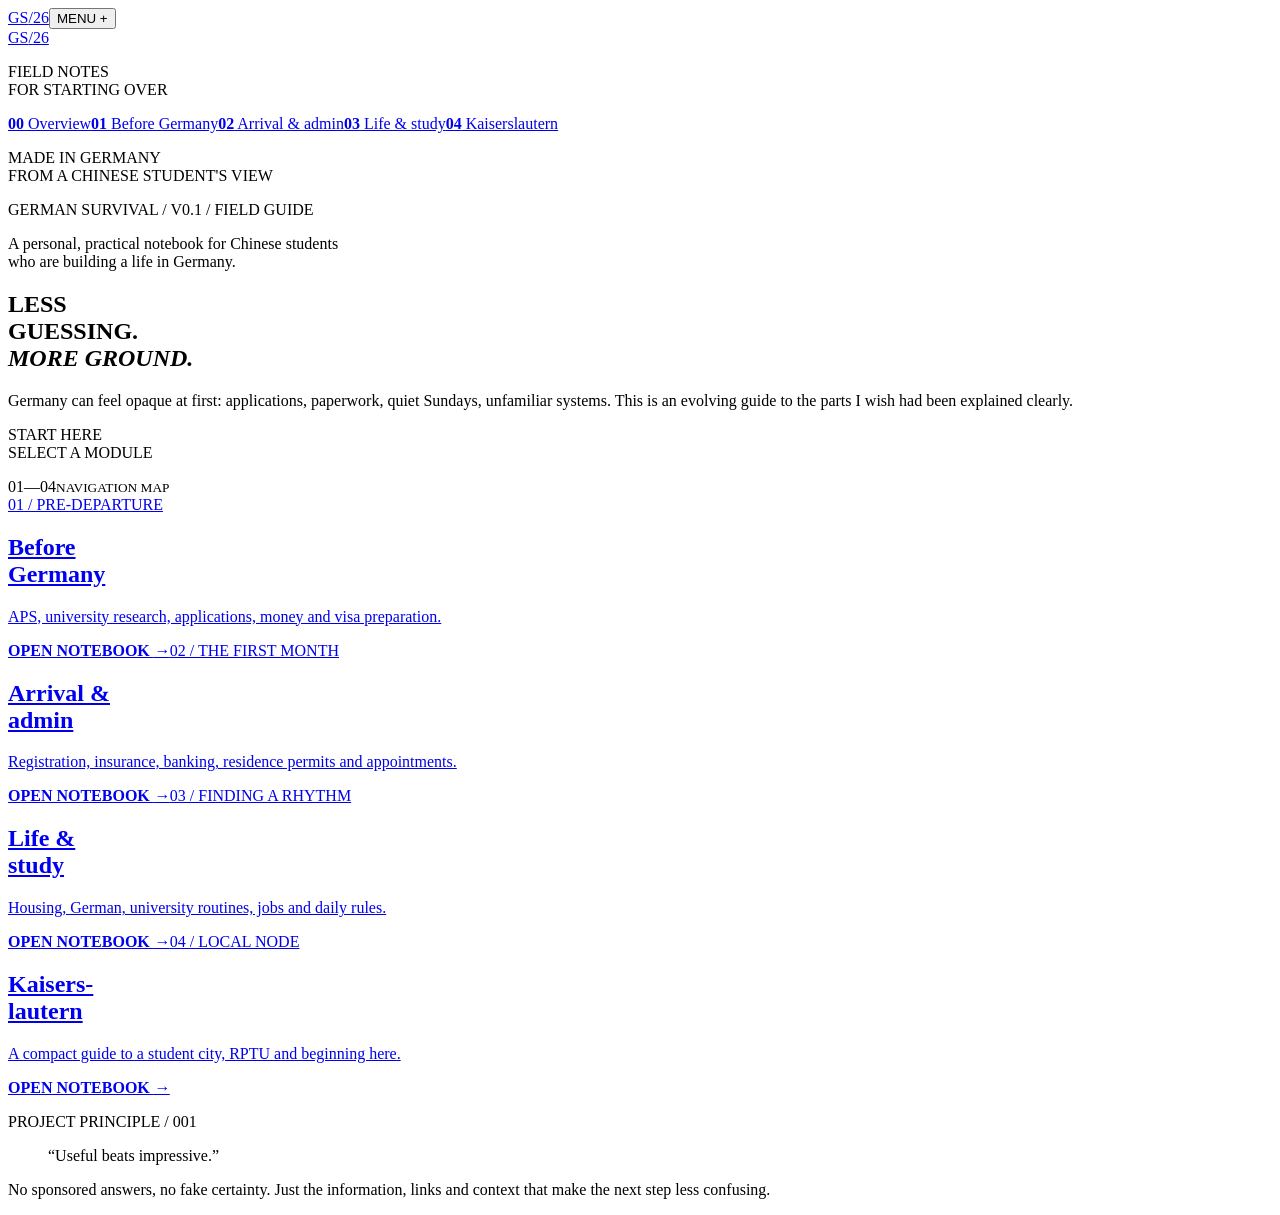
==== german-survival/index.html @ 4c900002 "Add German Survival index.html" ====
<!doctype html><html lang="en"><head><meta charset="utf-8"><meta name="viewport" content="width=device-width,initial-scale=1"><meta name="description" content="Independent field notes for Chinese students beginning life in Germany."><title>German Survival / Field Notes</title><link rel="preconnect" href="https://fonts.googleapis.com"><link rel="preconnect" href="https://fonts.gstatic.com" crossorigin><link href="https://fonts.googleapis.com/css2?family=IBM+Plex+Mono:wght@400;500&family=Space+Grotesk:wght@400;500;600;700&display=swap" rel="stylesheet"><link rel="stylesheet" href="styles.css"></head><body><div class="noise"></div><header class="mobile-head"><a href="index.html" class="logo">GS<span>/</span>26</a><button class="menu" aria-expanded="false">MENU +</button></header><aside class="rail"><a href="index.html" class="logo">GS<span>/</span>26</a><p class="rail-label">FIELD NOTES<br>FOR STARTING OVER</p><nav><a class="active" href="index.html"><b>00</b> Overview</a><a href="before-germany.html"><b>01</b> Before Germany</a><a href="arrival.html"><b>02</b> Arrival &amp; admin</a><a href="life-study.html"><b>03</b> Life &amp; study</a><a href="kaiserslautern.html"><b>04</b> Kaiserslautern</a></nav><p class="rail-foot">MADE IN GERMANY<br>FROM A CHINESE STUDENT'S VIEW</p></aside><main><section class="home-hero"><p class="system-line"><span class="pulse"></span> GERMAN SURVIVAL / V0.1 / FIELD GUIDE</p><p class="hero-kicker">A personal, practical notebook for Chinese students<br>who are building a life in Germany.</p><h1>LESS<br>GUESSING.<br><em>MORE GROUND.</em></h1><div class="hero-meta"><p>Germany can feel opaque at first: applications, paperwork, quiet Sundays, unfamiliar systems. This is an evolving guide to the parts I wish had been explained clearly.</p><p class="mono">START HERE<br><span>SELECT A MODULE</span></p></div></section><section class="orientation"><div class="section-label"><span>01—04</span><small>NAVIGATION MAP</small></div><div class="module-grid"><a class="module module-orange" href="before-germany.html"><span>01 / PRE-DEPARTURE</span><h2>Before<br>Germany</h2><p>APS, university research, applications, money and visa preparation.</p><b>OPEN NOTEBOOK <i>→</i></b></a><a class="module module-blue" href="arrival.html"><span>02 / THE FIRST MONTH</span><h2>Arrival &amp;<br>admin</h2><p>Registration, insurance, banking, residence permits and appointments.</p><b>OPEN NOTEBOOK <i>→</i></b></a><a class="module module-green" href="life-study.html"><span>03 / FINDING A RHYTHM</span><h2>Life &amp;<br>study</h2><p>Housing, German, university routines, jobs and daily rules.</p><b>OPEN NOTEBOOK <i>→</i></b></a><a class="module module-purple" href="kaiserslautern.html"><span>04 / LOCAL NODE</span><h2>Kaisers-<br>lautern</h2><p>A compact guide to a student city, RPTU and beginning here.</p><b>OPEN NOTEBOOK <i>→</i></b></a></div></section><section class="principle"><p class="mono">PROJECT PRINCIPLE / 001</p><blockquote>“Useful beats impressive.”</blockquote><p>No sponsored answers, no fake certainty. Just the information, links and context that make the next step less confusing.</p></section></main><script src="script.js"></script></body></html>
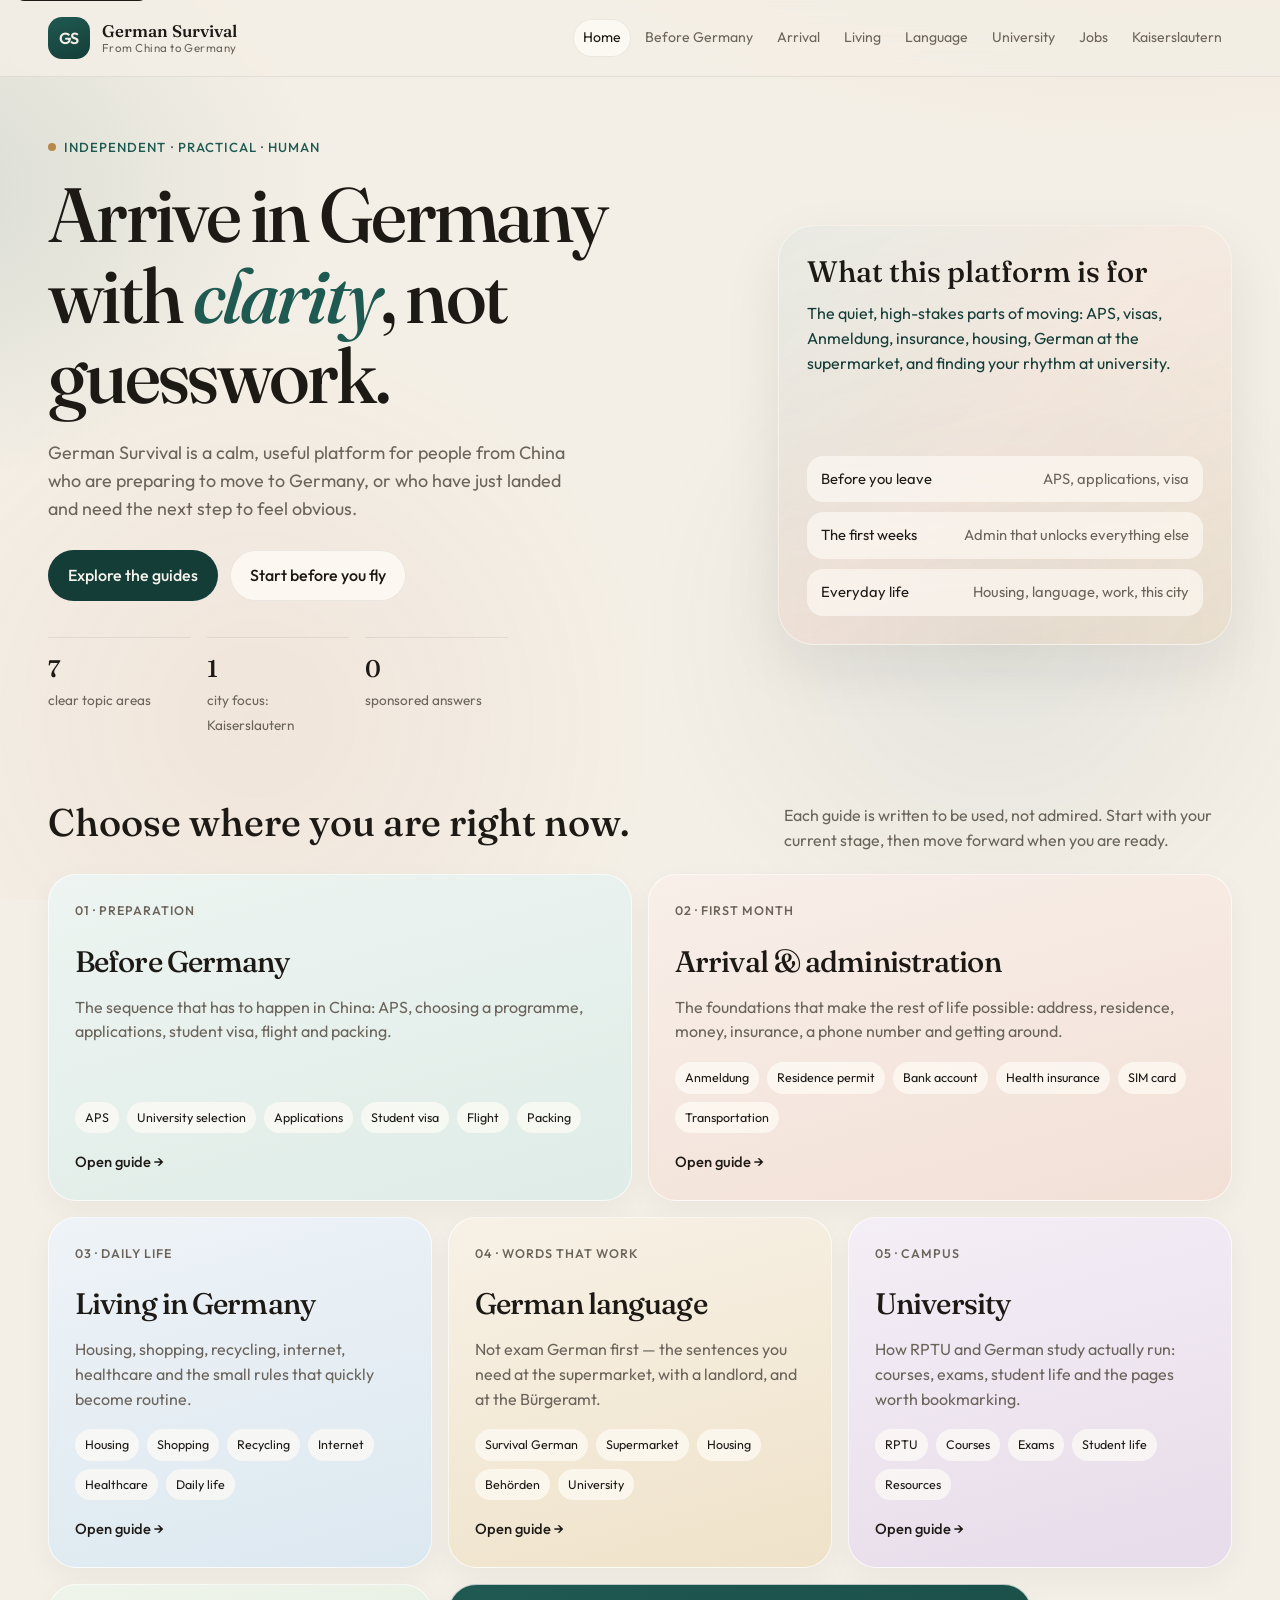
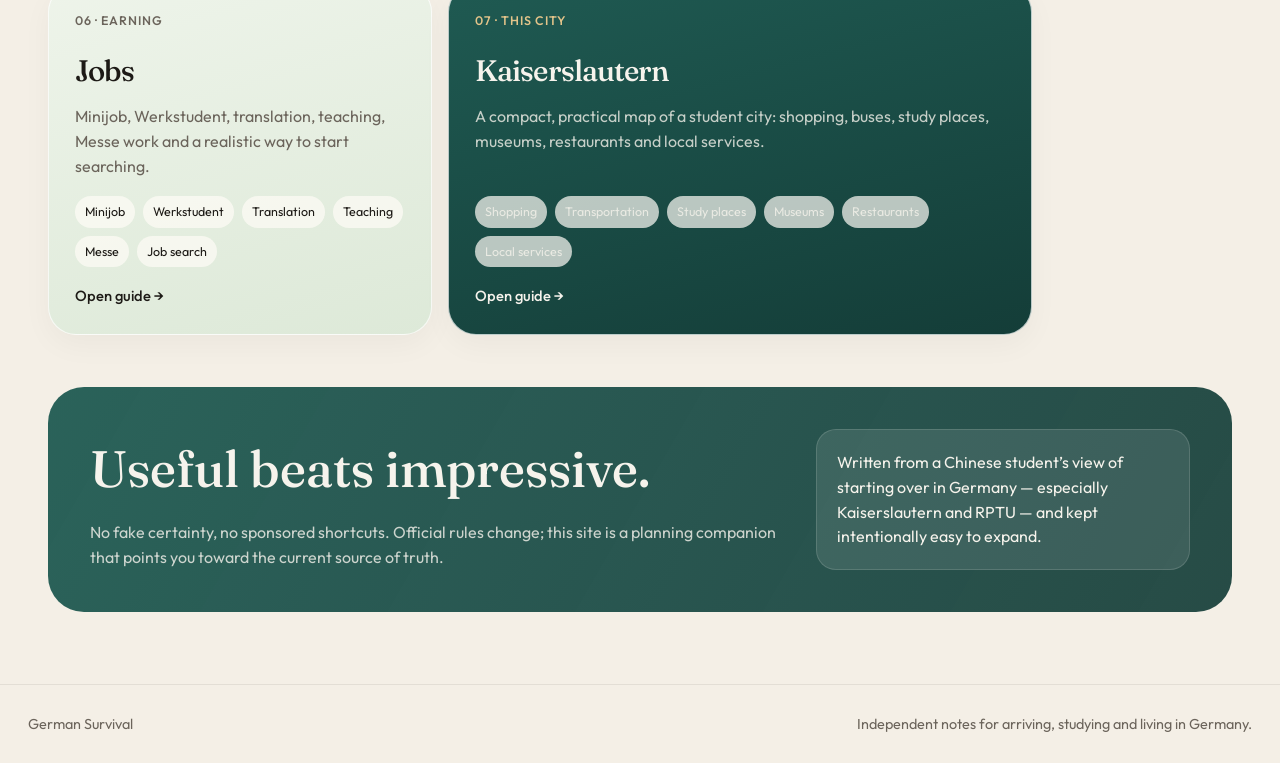
==== commit fc0a7e57: "Update German Survival website" ====
--- a/german-survival/index.html
+++ b/german-survival/index.html
@@ -1 +1,194 @@
-<!doctype html><html lang="en"><head><meta charset="utf-8"><meta name="viewport" content="width=device-width,initial-scale=1"><meta name="description" content="Independent field notes for Chinese students beginning life in Germany."><title>German Survival / Field Notes</title><link rel="preconnect" href="https://fonts.googleapis.com"><link rel="preconnect" href="https://fonts.gstatic.com" crossorigin><link href="https://fonts.googleapis.com/css2?family=IBM+Plex+Mono:wght@400;500&family=Space+Grotesk:wght@400;500;600;700&display=swap" rel="stylesheet"><link rel="stylesheet" href="styles.css"></head><body><div class="noise"></div><header class="mobile-head"><a href="index.html" class="logo">GS<span>/</span>26</a><button class="menu" aria-expanded="false">MENU +</button></header><aside class="rail"><a href="index.html" class="logo">GS<span>/</span>26</a><p class="rail-label">FIELD NOTES<br>FOR STARTING OVER</p><nav><a class="active" href="index.html"><b>00</b> Overview</a><a href="before-germany.html"><b>01</b> Before Germany</a><a href="arrival.html"><b>02</b> Arrival &amp; admin</a><a href="life-study.html"><b>03</b> Life &amp; study</a><a href="kaiserslautern.html"><b>04</b> Kaiserslautern</a></nav><p class="rail-foot">MADE IN GERMANY<br>FROM A CHINESE STUDENT'S VIEW</p></aside><main><section class="home-hero"><p class="system-line"><span class="pulse"></span> GERMAN SURVIVAL / V0.1 / FIELD GUIDE</p><p class="hero-kicker">A personal, practical notebook for Chinese students<br>who are building a life in Germany.</p><h1>LESS<br>GUESSING.<br><em>MORE GROUND.</em></h1><div class="hero-meta"><p>Germany can feel opaque at first: applications, paperwork, quiet Sundays, unfamiliar systems. This is an evolving guide to the parts I wish had been explained clearly.</p><p class="mono">START HERE<br><span>SELECT A MODULE</span></p></div></section><section class="orientation"><div class="section-label"><span>01—04</span><small>NAVIGATION MAP</small></div><div class="module-grid"><a class="module module-orange" href="before-germany.html"><span>01 / PRE-DEPARTURE</span><h2>Before<br>Germany</h2><p>APS, university research, applications, money and visa preparation.</p><b>OPEN NOTEBOOK <i>→</i></b></a><a class="module module-blue" href="arrival.html"><span>02 / THE FIRST MONTH</span><h2>Arrival &amp;<br>admin</h2><p>Registration, insurance, banking, residence permits and appointments.</p><b>OPEN NOTEBOOK <i>→</i></b></a><a class="module module-green" href="life-study.html"><span>03 / FINDING A RHYTHM</span><h2>Life &amp;<br>study</h2><p>Housing, German, university routines, jobs and daily rules.</p><b>OPEN NOTEBOOK <i>→</i></b></a><a class="module module-purple" href="kaiserslautern.html"><span>04 / LOCAL NODE</span><h2>Kaisers-<br>lautern</h2><p>A compact guide to a student city, RPTU and beginning here.</p><b>OPEN NOTEBOOK <i>→</i></b></a></div></section><section class="principle"><p class="mono">PROJECT PRINCIPLE / 001</p><blockquote>“Useful beats impressive.”</blockquote><p>No sponsored answers, no fake certainty. Just the information, links and context that make the next step less confusing.</p></section></main><script src="script.js"></script></body></html>
+<!doctype html>
+<html lang="en">
+<head>
+  <meta charset="utf-8">
+  <meta name="viewport" content="width=device-width,initial-scale=1">
+  <meta name="description" content="A practical, independent guide for people from China preparing to move to Germany or settling in after arrival.">
+  <title>German Survival — A practical guide from China to Germany</title>
+  <link rel="preconnect" href="https://fonts.googleapis.com">
+  <link rel="preconnect" href="https://fonts.gstatic.com" crossorigin>
+  <link href="https://fonts.googleapis.com/css2?family=Fraunces:ital,opsz,wght@0,9..144,500;0,9..144,600;1,9..144,500&family=Outfit:wght@400;500;600&display=swap" rel="stylesheet">
+  <link rel="stylesheet" href="styles.css">
+</head>
+<body>
+  <a class="skip" href="#main">Skip to content</a>
+  <div class="atmosphere" aria-hidden="true"></div>
+  <header class="site-header">
+    <div class="site-header-inner">
+      <a class="brand" href="index.html">
+        <span class="brand-mark">GS</span>
+        <span class="brand-text">
+          <strong>German Survival</strong>
+          <small>From China to Germany</small>
+        </span>
+      </a>
+      <nav class="site-nav" id="site-nav">
+        <a class="active" href="index.html">Home</a>
+        <a href="before-germany.html">Before Germany</a>
+        <a href="arrival.html">Arrival</a>
+        <a href="life-study.html">Living</a>
+        <a href="language.html">Language</a>
+        <a href="university.html">University</a>
+        <a href="jobs.html">Jobs</a>
+        <a href="kaiserslautern.html">Kaiserslautern</a>
+      </nav>
+      <button class="nav-toggle" type="button" aria-expanded="false" aria-controls="site-nav">Menu</button>
+    </div>
+  </header>
+
+  <main id="main" class="page-shell">
+    <section class="hero">
+      <div>
+        <p class="eyebrow"><span class="eyebrow-dot"></span> Independent · Practical · Human</p>
+        <h1>Arrive in Germany with <em>clarity</em>, not guesswork.</h1>
+        <p class="hero-copy">German Survival is a calm, useful platform for people from China who are preparing to move to Germany, or who have just landed and need the next step to feel obvious.</p>
+        <div class="hero-actions">
+          <a class="btn btn-primary" href="#guides">Explore the guides</a>
+          <a class="btn btn-ghost" href="before-germany.html">Start before you fly</a>
+        </div>
+        <div class="hero-stats">
+          <div><strong>7</strong><span>clear topic areas</span></div>
+          <div><strong>1</strong><span>city focus: Kaiserslautern</span></div>
+          <div><strong>0</strong><span>sponsored answers</span></div>
+        </div>
+      </div>
+      <aside class="hero-panel">
+        <div>
+          <h2>What this platform is for</h2>
+          <p>The quiet, high-stakes parts of moving: APS, visas, Anmeldung, insurance, housing, German at the supermarket, and finding your rhythm at university.</p>
+        </div>
+        <ol class="path-list">
+          <li>Before you leave <span>APS, applications, visa</span></li>
+          <li>The first weeks <span>Admin that unlocks everything else</span></li>
+          <li>Everyday life <span>Housing, language, work, this city</span></li>
+        </ol>
+      </aside>
+    </section>
+
+    <section class="section" id="guides">
+      <div class="section-head">
+        <h2>Choose where you are right now.</h2>
+        <p>Each guide is written to be used, not admired. Start with your current stage, then move forward when you are ready.</p>
+      </div>
+      <div class="guide-grid">
+        <a class="guide-card wide accent-forest" href="before-germany.html">
+          <p class="kicker">01 · Preparation</p>
+          <h3>Before Germany</h3>
+          <p>The sequence that has to happen in China: APS, choosing a programme, applications, student visa, flight and packing.</p>
+          <div class="chips">
+            <span class="chip">APS</span>
+            <span class="chip">University selection</span>
+            <span class="chip">Applications</span>
+            <span class="chip">Student visa</span>
+            <span class="chip">Flight</span>
+            <span class="chip">Packing</span>
+          </div>
+          <span class="card-go">Open guide →</span>
+        </a>
+        <a class="guide-card wide accent-clay" href="arrival.html">
+          <p class="kicker">02 · First month</p>
+          <h3>Arrival &amp; administration</h3>
+          <p>The foundations that make the rest of life possible: address, residence, money, insurance, a phone number and getting around.</p>
+          <div class="chips">
+            <span class="chip">Anmeldung</span>
+            <span class="chip">Residence permit</span>
+            <span class="chip">Bank account</span>
+            <span class="chip">Health insurance</span>
+            <span class="chip">SIM card</span>
+            <span class="chip">Transportation</span>
+          </div>
+          <span class="card-go">Open guide →</span>
+        </a>
+        <a class="guide-card accent-sky" href="life-study.html">
+          <p class="kicker">03 · Daily life</p>
+          <h3>Living in Germany</h3>
+          <p>Housing, shopping, recycling, internet, healthcare and the small rules that quickly become routine.</p>
+          <div class="chips">
+            <span class="chip">Housing</span>
+            <span class="chip">Shopping</span>
+            <span class="chip">Recycling</span>
+            <span class="chip">Internet</span>
+            <span class="chip">Healthcare</span>
+            <span class="chip">Daily life</span>
+          </div>
+          <span class="card-go">Open guide →</span>
+        </a>
+        <a class="guide-card accent-gold" href="language.html">
+          <p class="kicker">04 · Words that work</p>
+          <h3>German language</h3>
+          <p>Not exam German first — the sentences you need at the supermarket, with a landlord, and at the Bürgeramt.</p>
+          <div class="chips">
+            <span class="chip">Survival German</span>
+            <span class="chip">Supermarket</span>
+            <span class="chip">Housing</span>
+            <span class="chip">Behörden</span>
+            <span class="chip">University</span>
+          </div>
+          <span class="card-go">Open guide →</span>
+        </a>
+        <a class="guide-card accent-plum" href="university.html">
+          <p class="kicker">05 · Campus</p>
+          <h3>University</h3>
+          <p>How RPTU and German study actually run: courses, exams, student life and the pages worth bookmarking.</p>
+          <div class="chips">
+            <span class="chip">RPTU</span>
+            <span class="chip">Courses</span>
+            <span class="chip">Exams</span>
+            <span class="chip">Student life</span>
+            <span class="chip">Resources</span>
+          </div>
+          <span class="card-go">Open guide →</span>
+        </a>
+        <a class="guide-card accent-sage" href="jobs.html">
+          <p class="kicker">06 · Earning</p>
+          <h3>Jobs</h3>
+          <p>Minijob, Werkstudent, translation, teaching, Messe work and a realistic way to start searching.</p>
+          <div class="chips">
+            <span class="chip">Minijob</span>
+            <span class="chip">Werkstudent</span>
+            <span class="chip">Translation</span>
+            <span class="chip">Teaching</span>
+            <span class="chip">Messe</span>
+            <span class="chip">Job search</span>
+          </div>
+          <span class="card-go">Open guide →</span>
+        </a>
+        <a class="guide-card wide accent-ink" href="kaiserslautern.html">
+          <p class="kicker">07 · This city</p>
+          <h3>Kaiserslautern</h3>
+          <p>A compact, practical map of a student city: shopping, buses, study places, museums, restaurants and local services.</p>
+          <div class="chips">
+            <span class="chip">Shopping</span>
+            <span class="chip">Transportation</span>
+            <span class="chip">Study places</span>
+            <span class="chip">Museums</span>
+            <span class="chip">Restaurants</span>
+            <span class="chip">Local services</span>
+          </div>
+          <span class="card-go">Open guide →</span>
+        </a>
+      </div>
+    </section>
+
+    <section class="promise">
+      <div class="promise-card">
+        <div>
+          <h2>Useful beats impressive.</h2>
+          <p>No fake certainty, no sponsored shortcuts. Official rules change; this site is a planning companion that points you toward the current source of truth.</p>
+        </div>
+        <div class="promise-note">
+          Written from a Chinese student’s view of starting over in Germany — especially Kaiserslautern and RPTU — and kept intentionally easy to expand.
+        </div>
+      </div>
+    </section>
+  </main>
+
+  <footer class="site-footer">
+    <div class="site-footer-inner">
+      <span>German Survival</span>
+      <span>Independent notes for arriving, studying and living in Germany.</span>
+    </div>
+  </footer>
+  <script src="script.js"></script>
+</body>
+</html>
--- a/german-survival/styles.css
+++ b/german-survival/styles.css
@@ -0,0 +1,631 @@
+:root {
+  --bg: #f4efe6;
+  --bg-elevated: rgba(255, 252, 247, 0.78);
+  --ink: #1d1a16;
+  --muted: #6b645b;
+  --line: rgba(29, 26, 22, 0.08);
+  --forest: #1f5a52;
+  --forest-deep: #143d38;
+  --gold: #b8894a;
+  --clay: #c46a48;
+  --sky: #3d6e8c;
+  --sage: #5b7f62;
+  --plum: #6b4f7a;
+  --white: #fffcf7;
+  --shadow: 0 24px 60px rgba(29, 26, 22, 0.08);
+  --radius: 28px;
+  --header-h: 76px;
+  --serif: "Fraunces", "Iowan Old Style", Georgia, serif;
+  --sans: "Outfit", "Avenir Next", "Segoe UI", sans-serif;
+}
+
+* { box-sizing: border-box; }
+html { scroll-behavior: smooth; }
+body {
+  margin: 0;
+  color: var(--ink);
+  background:
+    radial-gradient(1200px 700px at 88% -10%, rgba(184, 137, 74, 0.16), transparent 55%),
+    radial-gradient(900px 600px at -10% 8%, rgba(31, 90, 82, 0.14), transparent 50%),
+    var(--bg);
+  font-family: var(--sans);
+  line-height: 1.55;
+}
+img { max-width: 100%; }
+a { color: inherit; }
+button { font-family: inherit; }
+
+.skip {
+  position: absolute;
+  left: 16px;
+  top: -40px;
+  background: var(--ink);
+  color: var(--white);
+  padding: 8px 12px;
+  border-radius: 8px;
+  z-index: 20;
+}
+.skip:focus { top: 12px; }
+
+.atmosphere {
+  position: fixed;
+  inset: 0;
+  pointer-events: none;
+  z-index: 0;
+  background:
+    radial-gradient(circle at 20% 80%, rgba(196, 106, 72, 0.07), transparent 32%),
+    radial-gradient(circle at 78% 70%, rgba(61, 110, 140, 0.08), transparent 30%);
+}
+
+.site-header {
+  position: sticky;
+  top: 0;
+  z-index: 10;
+  backdrop-filter: blur(18px);
+  background: rgba(244, 239, 230, 0.78);
+  border-bottom: 1px solid var(--line);
+}
+.site-header-inner { position: relative; }
+.site-header-inner {
+  max-width: 1240px;
+  margin: 0 auto;
+  min-height: var(--header-h);
+  padding: 12px 28px;
+  display: flex;
+  align-items: center;
+  gap: 28px;
+}
+.brand {
+  display: flex;
+  align-items: center;
+  gap: 12px;
+  text-decoration: none;
+  flex-shrink: 0;
+}
+.brand-mark {
+  width: 42px;
+  height: 42px;
+  border-radius: 14px;
+  display: grid;
+  place-items: center;
+  background: linear-gradient(160deg, var(--forest), var(--forest-deep));
+  color: #f4efe6;
+  font-weight: 600;
+  letter-spacing: -0.04em;
+}
+.brand-text {
+  display: flex;
+  flex-direction: column;
+  line-height: 1.15;
+}
+.brand-text strong {
+  font-family: var(--serif);
+  font-size: 1.05rem;
+  font-weight: 560;
+}
+.brand-text small {
+  color: var(--muted);
+  font-size: 0.72rem;
+  letter-spacing: 0.04em;
+}
+
+.site-nav {
+  display: flex;
+  align-items: center;
+  gap: 4px;
+  margin-left: auto;
+  flex-wrap: nowrap;
+  justify-content: flex-end;
+}
+.site-nav a {
+  text-decoration: none;
+  color: var(--muted);
+  font-size: 0.88rem;
+  padding: 8px 10px;
+  white-space: nowrap;
+  border-radius: 999px;
+  transition: 0.2s ease;
+}
+.site-nav a:hover,
+.site-nav a.active {
+  color: var(--ink);
+  background: rgba(255, 252, 247, 0.7);
+}
+.site-nav a.active {
+  box-shadow: inset 0 0 0 1px var(--line);
+}
+
+.nav-toggle {
+  display: none;
+  margin-left: auto;
+  border: 1px solid var(--line);
+  background: var(--bg-elevated);
+  border-radius: 999px;
+  padding: 10px 16px;
+  cursor: pointer;
+}
+.nav-toggle:hover { background: var(--white); }
+
+.page-shell { position: relative; z-index: 1; }
+
+.hero {
+  max-width: 1240px;
+  margin: 0 auto;
+  padding: 56px 28px 28px;
+  display: grid;
+  grid-template-columns: 1.2fr 0.8fr;
+  gap: 48px;
+  align-items: center;
+}
+.eyebrow {
+  display: inline-flex;
+  align-items: center;
+  gap: 8px;
+  color: var(--forest);
+  font-size: 0.82rem;
+  letter-spacing: 0.08em;
+  text-transform: uppercase;
+  font-weight: 500;
+  margin: 0 0 18px;
+}
+.eyebrow-dot {
+  width: 8px;
+  height: 8px;
+  border-radius: 50%;
+  background: var(--gold);
+}
+.hero h1 {
+  font-family: var(--serif);
+  font-weight: 500;
+  font-size: clamp(2.7rem, 6vw, 5.2rem);
+  line-height: 1.05;
+  letter-spacing: -0.035em;
+  margin: 0 0 22px;
+}
+.hero h1 em {
+  font-style: italic;
+  color: var(--forest);
+}
+.hero-copy {
+  font-size: 1.12rem;
+  color: var(--muted);
+  max-width: 34rem;
+  margin: 0 0 28px;
+}
+.hero-actions {
+  display: flex;
+  flex-wrap: wrap;
+  gap: 12px;
+  margin-bottom: 36px;
+}
+.btn {
+  display: inline-flex;
+  align-items: center;
+  gap: 8px;
+  text-decoration: none;
+  border-radius: 999px;
+  padding: 13px 20px;
+  font-weight: 500;
+  transition: 0.2s ease;
+}
+.btn-primary {
+  background: var(--forest-deep);
+  color: #f6f3ec;
+}
+.btn-primary:hover { transform: translateY(-1px); background: var(--forest); }
+.btn-ghost {
+  background: var(--bg-elevated);
+  box-shadow: inset 0 0 0 1px var(--line);
+}
+.btn-ghost:hover { background: var(--white); }
+
+.hero-stats {
+  display: grid;
+  grid-template-columns: repeat(3, minmax(0, 1fr));
+  gap: 16px;
+  max-width: 460px;
+}
+.hero-stats div {
+  padding-top: 12px;
+  border-top: 1px solid var(--line);
+}
+.hero-stats strong {
+  display: block;
+  font-family: var(--serif);
+  font-size: 1.5rem;
+  font-weight: 500;
+}
+.hero-stats span {
+  color: var(--muted);
+  font-size: 0.85rem;
+}
+
+.hero-panel {
+  min-height: 420px;
+  border-radius: 36px;
+  padding: 28px;
+  background:
+    linear-gradient(165deg, rgba(255, 252, 247, 0.55), rgba(255, 252, 247, 0.18)),
+    linear-gradient(135deg, rgba(31, 90, 82, 0.18), rgba(196, 106, 72, 0.16) 48%, rgba(184, 137, 74, 0.2));
+  box-shadow: var(--shadow);
+  border: 1px solid rgba(255, 255, 255, 0.45);
+  display: flex;
+  flex-direction: column;
+  justify-content: space-between;
+}
+.hero-panel h2 {
+  font-family: var(--serif);
+  font-size: 1.85rem;
+  font-weight: 500;
+  margin: 0 0 12px;
+  line-height: 1.2;
+}
+.hero-panel p {
+  margin: 0;
+  color: var(--forest-deep);
+}
+.path-list {
+  list-style: none;
+  margin: 28px 0 0;
+  padding: 0;
+  display: grid;
+  gap: 10px;
+}
+.path-list li {
+  display: flex;
+  justify-content: space-between;
+  gap: 12px;
+  padding: 12px 14px;
+  border-radius: 16px;
+  background: rgba(255, 252, 247, 0.62);
+  backdrop-filter: blur(10px);
+  font-size: 0.92rem;
+}
+.path-list span { color: var(--muted); }
+
+.section {
+  max-width: 1240px;
+  margin: 0 auto;
+  padding: 28px 28px 8px;
+}
+.section-head {
+  display: flex;
+  justify-content: space-between;
+  align-items: end;
+  gap: 24px;
+  margin-bottom: 22px;
+}
+.section-head h2 {
+  font-family: var(--serif);
+  font-size: clamp(1.8rem, 3vw, 2.5rem);
+  font-weight: 500;
+  margin: 0;
+}
+.section-head p {
+  margin: 0;
+  color: var(--muted);
+  max-width: 28rem;
+}
+
+.guide-grid {
+  display: grid;
+  grid-template-columns: repeat(12, 1fr);
+  gap: 16px;
+}
+.guide-card {
+  grid-column: span 4;
+  min-height: 280px;
+  padding: 26px;
+  border-radius: var(--radius);
+  text-decoration: none;
+  display: flex;
+  flex-direction: column;
+  background: var(--bg-elevated);
+  border: 1px solid rgba(255, 255, 255, 0.7);
+  box-shadow: 0 10px 30px rgba(29, 26, 22, 0.04);
+  backdrop-filter: blur(12px);
+  transition: transform 0.22s ease, box-shadow 0.22s ease;
+}
+.guide-card:hover {
+  transform: translateY(-6px);
+  box-shadow: var(--shadow);
+}
+.guide-card.wide { grid-column: span 6; min-height: 320px; }
+.guide-card.accent-forest { background: linear-gradient(165deg, #edf4f1, #dfece7); }
+.guide-card.accent-clay { background: linear-gradient(165deg, #f8efe9, #f2e0d6); }
+.guide-card.accent-sky { background: linear-gradient(165deg, #eef3f7, #dce8f0); }
+.guide-card.accent-gold { background: linear-gradient(165deg, #f7f1e6, #efe2c9); }
+.guide-card.accent-sage { background: linear-gradient(165deg, #eef4ea, #dde9d8); }
+.guide-card.accent-plum { background: linear-gradient(165deg, #f4eef6, #e7dcea); }
+.guide-card.accent-ink {
+  background: linear-gradient(165deg, #1f5a52, #143d38);
+  color: #f6f3ec;
+}
+.guide-card.accent-ink p,
+.guide-card.accent-ink .chip { color: rgba(246, 243, 236, 0.78); }
+.kicker {
+  font-size: 0.78rem;
+  letter-spacing: 0.08em;
+  text-transform: uppercase;
+  color: var(--forest);
+  margin: 0 0 14px;
+  font-weight: 550;
+}
+.guide-card.accent-ink .kicker { color: #e3c48a; }
+.guide-card h3 {
+  font-family: var(--serif);
+  font-size: 1.85rem;
+  font-weight: 500;
+  margin: 0 0 10px;
+  letter-spacing: -0.03em;
+}
+.guide-card p {
+  margin: 0 0 18px;
+  color: var(--muted);
+}
+.chips {
+  display: flex;
+  flex-wrap: wrap;
+  gap: 8px;
+  margin-top: auto;
+}
+.chip {
+  font-size: 0.78rem;
+  padding: 6px 10px;
+  border-radius: 999px;
+  background: rgba(255, 252, 247, 0.7);
+  color: var(--ink);
+}
+.card-go {
+  margin-top: 18px;
+  font-weight: 500;
+  font-size: 0.92rem;
+}
+
+.promise {
+  max-width: 1240px;
+  margin: 36px auto 0;
+  padding: 8px 28px 72px;
+}
+.promise-card {
+  border-radius: 36px;
+  padding: 42px;
+  background: linear-gradient(120deg, rgba(31, 90, 82, 0.95), rgba(20, 61, 56, 0.92));
+  color: #f6f3ec;
+  display: grid;
+  grid-template-columns: 1.3fr 0.7fr;
+  gap: 32px;
+  align-items: center;
+}
+.promise-card h2 {
+  font-family: var(--serif);
+  font-size: clamp(2rem, 4vw, 3.2rem);
+  font-weight: 500;
+  margin: 0 0 12px;
+}
+.promise-card p { margin: 0; color: rgba(246, 243, 236, 0.8); }
+.promise-note {
+  padding: 20px;
+  border-radius: 20px;
+  background: rgba(255, 252, 247, 0.1);
+  border: 1px solid rgba(255, 252, 247, 0.14);
+}
+
+.site-footer {
+  border-top: 1px solid var(--line);
+  padding: 28px;
+}
+.site-footer-inner {
+  max-width: 1240px;
+  margin: 0 auto;
+  display: flex;
+  justify-content: space-between;
+  gap: 16px;
+  color: var(--muted);
+  font-size: 0.9rem;
+}
+
+.guide {
+  max-width: 920px;
+  margin: 0 auto;
+  padding: 40px 28px 96px;
+}
+.crumb {
+  color: var(--muted);
+  font-size: 0.9rem;
+  margin: 0 0 28px;
+}
+.crumb a { text-decoration: none; }
+.crumb a:hover { color: var(--ink); }
+.guide-intro h1 {
+  font-family: var(--serif);
+  font-size: clamp(2.6rem, 6vw, 4.6rem);
+  line-height: 1.05;
+  letter-spacing: -0.035em;
+  font-weight: 500;
+  margin: 0 0 18px;
+}
+.guide-intro h1 em {
+  font-style: italic;
+  color: var(--forest);
+}
+.lead {
+  font-size: 1.15rem;
+  color: var(--muted);
+  max-width: 40rem;
+  margin: 0 0 28px;
+}
+.contents {
+  display: flex;
+  flex-wrap: wrap;
+  gap: 8px;
+  padding: 8px 0 8px;
+  margin-bottom: 20px;
+}
+.contents a {
+  text-decoration: none;
+  padding: 8px 12px;
+  border-radius: 999px;
+  background: var(--bg-elevated);
+  border: 1px solid var(--line);
+  font-size: 0.85rem;
+  color: var(--muted);
+}
+.contents a:hover { color: var(--ink); background: var(--white); }
+
+.content-block {
+  padding: 36px 0;
+  border-top: 1px solid var(--line);
+  scroll-margin-top: 96px;
+}
+.content-block h2 {
+  font-family: var(--serif);
+  font-size: clamp(1.7rem, 3vw, 2.4rem);
+  font-weight: 500;
+  letter-spacing: -0.03em;
+  line-height: 1.15;
+  margin: 0 0 16px;
+}
+.content-block h3 {
+  font-size: 1.05rem;
+  margin: 28px 0 10px;
+}
+.content-block p,
+.content-block li {
+  color: #3f3a34;
+  font-size: 1.02rem;
+}
+.content-block ul,
+.content-block ol { padding-left: 1.15rem; }
+.content-block li { margin: 8px 0; }
+.tag {
+  display: inline-block;
+  margin: 0 0 10px;
+  color: var(--forest);
+  font-size: 0.78rem;
+  letter-spacing: 0.08em;
+  text-transform: uppercase;
+  font-weight: 550;
+}
+
+.callout {
+  margin: 22px 0;
+  padding: 20px 22px;
+  border-radius: 20px;
+  background: rgba(31, 90, 82, 0.08);
+  border: 1px solid rgba(31, 90, 82, 0.12);
+}
+.callout.dark {
+  background: rgba(29, 26, 22, 0.06);
+  border-color: var(--line);
+}
+.callout strong { display: block; margin-bottom: 6px; }
+.callout p { margin: 0; }
+
+.note {
+  color: var(--muted) !important;
+  font-size: 0.95rem !important;
+}
+.note code {
+  font-family: var(--sans);
+  background: rgba(255, 252, 247, 0.8);
+  padding: 2px 6px;
+  border-radius: 6px;
+  color: var(--forest-deep);
+}
+
+.split-list {
+  display: grid;
+  grid-template-columns: 1fr 1fr;
+  gap: 12px;
+  margin: 22px 0;
+}
+.split-list div {
+  padding: 18px;
+  border-radius: 20px;
+  background: var(--bg-elevated);
+  border: 1px solid var(--line);
+}
+.split-list b { display: block; margin-bottom: 6px; }
+.split-list p { margin: 0; font-size: 0.95rem; }
+
+table {
+  width: 100%;
+  border-collapse: separate;
+  border-spacing: 0;
+  margin: 22px 0;
+  overflow: hidden;
+  border-radius: 18px;
+  border: 1px solid var(--line);
+  background: var(--bg-elevated);
+}
+th, td {
+  text-align: left;
+  padding: 14px 16px;
+  vertical-align: top;
+  border-bottom: 1px solid var(--line);
+}
+th {
+  font-size: 0.78rem;
+  letter-spacing: 0.06em;
+  text-transform: uppercase;
+  color: var(--forest);
+  background: rgba(31, 90, 82, 0.05);
+}
+tr:last-child td { border-bottom: 0; }
+
+.next {
+  margin-top: 36px !important;
+}
+.next a {
+  text-decoration: none;
+  display: inline-flex;
+  align-items: center;
+  gap: 10px;
+  padding: 14px 18px;
+  border-radius: 999px;
+  background: var(--forest-deep);
+  color: #f6f3ec;
+  font-weight: 500;
+}
+
+@media (max-width: 1100px) {
+  .hero,
+  .promise-card { grid-template-columns: 1fr; }
+  .hero-panel { min-height: 0; }
+  .guide-card,
+  .guide-card.wide { grid-column: span 6; }
+  .site-nav {
+    display: none;
+    position: absolute;
+    left: 16px;
+    right: 16px;
+    top: calc(var(--header-h) + 8px);
+    background: rgba(255, 252, 247, 0.96);
+    border: 1px solid var(--line);
+    border-radius: 24px;
+    padding: 12px;
+    flex-direction: column;
+    align-items: stretch;
+    box-shadow: var(--shadow);
+  }
+  .site-header.is-open .site-nav { display: flex; }
+  .nav-toggle { display: inline-flex; }
+  .hero-stats { max-width: none; }
+}
+
+@media (max-width: 720px) {
+  .site-header-inner,
+  .hero,
+  .section,
+  .promise,
+  .guide { padding-left: 18px; padding-right: 18px; }
+  .guide-card,
+  .guide-card.wide { grid-column: span 12; min-height: 0; }
+  .split-list { grid-template-columns: 1fr; }
+  .hero-stats { grid-template-columns: 1fr; }
+  .section-head,
+  .site-footer-inner { flex-direction: column; align-items: start; }
+  .promise-card { padding: 26px; }
+  .brand-text small { display: none; }
+}
